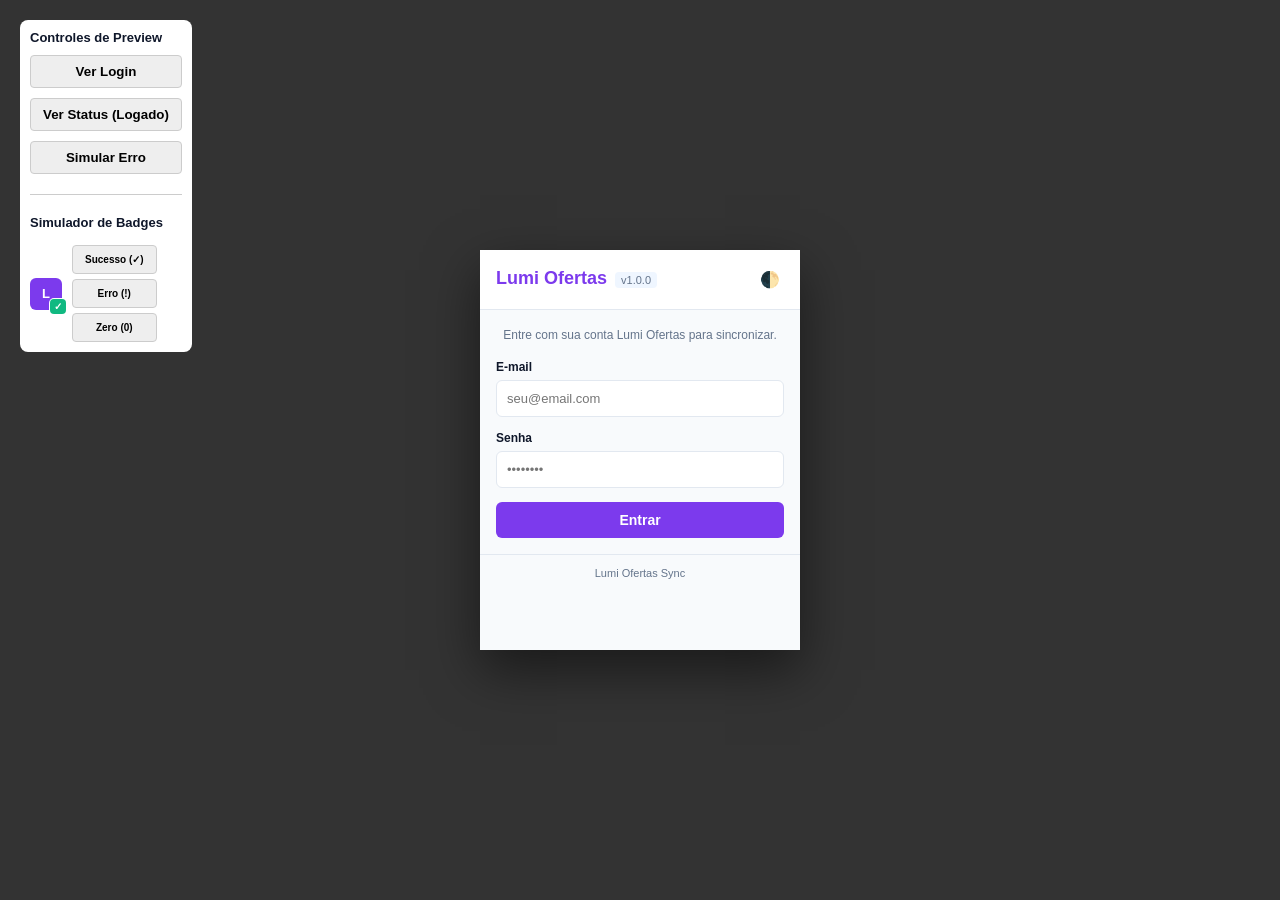
==== preview-ui.html @ 06eefa3c "Commit init." ====
<!DOCTYPE html>
<html lang="pt-BR">

<head>
    <meta charset="UTF-8">
    <meta name="viewport" content="width=device-width, initial-scale=1.0">
    <title>Lumi Ofertas - Preview</title>
    <link rel="stylesheet" href="chrome/popup.css">
    <style>
        body {
            background-color: #333;
            /* Override popup.css width */
            width: 100% !important;
            display: flex;
            justify-content: center;
            align-items: center;
            height: 100vh;
            margin: 0;
            font-family: -apple-system, BlinkMacSystemFont, 'Segoe UI', Roboto, sans-serif;
        }

        .preview-container {
            /* Use css vars from popup.css */
            background: var(--bg);
            width: 320px;
            /* Match extension width */

            min-height: 400px;
            box-shadow: 0 20px 50px rgba(0, 0, 0, 0.5);
            border-radius: 0;
            /* Extensions usually don't have radius themselves, but window does. */
            overflow: hidden;
            position: relative;
        }

        .controls {
            position: absolute;
            top: 20px;
            left: 20px;
            background: white;
            padding: 10px;
            border-radius: 8px;
            display: flex;
            flex-direction: column;
            gap: 10px;
        }

        button.debug-btn {
            padding: 8px 12px;
            cursor: pointer;
            background: #eee;
            border: 1px solid #ccc;
            border-radius: 4px;
        }

        button.debug-btn:hover {
            background: #ddd;
        }
    </style>
</head>

<body>

    <div class="controls">
        <strong>Controles de Preview</strong>
        <button class="debug-btn" onclick="showLogin()">Ver Login</button>
        <button class="debug-btn" onclick="showStatus()">Ver Status (Logado)</button>
        <button class="debug-btn" onclick="toggleError()">Simular Erro</button>

        <hr style="width:100%; border:0; border-top:1px solid #ccc; margin:10px 0;">

        <strong>Simulador de Badges</strong>
        <div style="display:flex; gap:10px; align-items:center; margin-top:5px;">
            <div id="icon-preview"
                style="width:32px; height:32px; background:#7C3AED; border-radius:6px; position:relative; display:flex; align-items:center; justify-content:center; color:white; font-weight:bold; font-family:sans-serif;">
                L
                <span id="badge-preview"
                    style="position:absolute; bottom:-4px; right:-4px; background:#10B981; color:white; font-size:10px; padding:2px 4px; border-radius:4px; font-weight:bold; box-shadow: 0 0 0 1px white;">✓</span>
            </div>
            <div style="display:flex; flex-direction:column; gap:5px;">
                <button class="debug-btn" style="font-size:10px" onclick="updateBadge('✓', '#10B981')">Sucesso
                    (✓)</button>
                <button class="debug-btn" style="font-size:10px" onclick="updateBadge('!', '#EF4444')">Erro (!)</button>
                <button class="debug-btn" style="font-size:10px" onclick="updateBadge('0', '#F59E0B')">Zero (0)</button>
            </div>
        </div>
    </div>

    <div class="preview-container">
        <!-- COPY OF POPUP.HTML CONTENT START -->
        <div class="container">
            <header>
                <div class="header-content">
                    <div class="logo-area">
                        <h1>Lumi Ofertas</h1>
                        <span class="version">v1.0.0</span>
                    </div>
                    <button id="theme-toggle" class="btn-icon" title="Alternar Tema">🌓</button>
                </div>
            </header>

            <main>
                <!-- LOGIN SCREEN -->
                <div id="login-screen" class="">
                    <p class="intro">Entre com sua conta Lumi Ofertas para sincronizar.</p>
                    <form id="login-form" onsubmit="event.preventDefault(); showStatus();">
                        <div class="form-group">
                            <label for="email">E-mail</label>
                            <input type="email" id="email" placeholder="seu@email.com" required>
                        </div>
                        <div class="form-group">
                            <label for="password">Senha</label>
                            <input type="password" id="password" placeholder="••••••••" required>
                        </div>

                        <button type="submit" id="login-btn" class="btn-primary">Entrar</button>
                        <div id="login-error" class="error-msg hidden">Erro ao logar</div>
                    </form>
                </div>

                <!-- STATUS SCREEN -->
                <div id="status-screen" class="hidden">
                    <div class="user-info">
                        <div class="avatar">👤</div>
                        <div class="details">
                            <strong id="user-name">Usuário Exemplo</strong>
                            <small id="user-email">usuario@exemplo.com</small>
                        </div>
                        <button id="logout-btn" class="btn-icon" title="Sair" onclick="showLogin()">🚪</button>
                    </div>

                    <div class="status-card">
                        <div class="status-row header-row">
                            <span class="label">Última Sincronização</span>
                            <span id="last-sync" class="value">Hoje, 10:45</span>
                        </div>

                        <div class="divider"></div>

                        <!-- Mercado Livre Row -->
                        <div class="platform-row">
                            <div class="plat-info">
                                <span class="plat-icon">🤝</span>
                                <span class="plat-name">Mercado Livre</span>
                            </div>
                            <div class="plat-status">
                                <span id="status-ml" class="badge badge-success">Conectado</span>
                                <span id="count-ml" class="cookie-count" title="Cookies">12</span>
                            </div>
                        </div>

                        <!-- Amazon Row -->
                        <div class="platform-row">
                            <div class="plat-info">
                                <span class="plat-icon">🛒</span>
                                <span class="plat-name">Amazon</span>
                            </div>
                            <div class="plat-status">
                                <span id="status-amz" class="badge badge-warning">Desconectado</span>
                                <span id="count-amz" class="cookie-count" title="Cookies">0</span>
                            </div>
                        </div>
                    </div>
                    <div id="sync-error-row" class="error-box hidden">
                        <strong>Erro:</strong> <span id="sync-error">Falha na conexão</span>
                    </div>

                    <button id="sync-btn" class="btn-primary full-width" onclick="simulateSync()">
                        🔄 Sincronizar Agora
                    </button>
                </div>
            </main>

            <footer>
                <p>Lumi Ofertas Sync</p>
            </footer>
        </div>
        <!-- COPY OF POPUP.HTML CONTENT END -->
    </div>

    <script>
        const loginScreen = document.getElementById('login-screen');
        const statusScreen = document.getElementById('status-screen');
        const errorRow = document.getElementById('sync-error-row');
        const syncBtn = document.getElementById('sync-btn');

        function showLogin() {
            loginScreen.classList.remove('hidden');
            statusScreen.classList.add('hidden');
        }

        function showStatus() {
            loginScreen.classList.add('hidden');
            statusScreen.classList.remove('hidden');
        }

        function toggleError() {
            errorRow.classList.toggle('hidden');
        }

        function simulateSync() {
            const originalText = syncBtn.innerText;
            syncBtn.innerText = '⏳ Sincronizando...';
            // syncBtn.disabled = true;

            setTimeout(() => {
                syncBtn.innerText = originalText;
                syncBtn.disabled = false;
                alert('Sync simulado com sucesso!');
            }, 1500);
        }

        function updateBadge(text, color) {
            const badge = document.getElementById('badge-preview');
            badge.innerText = text;
            badge.style.backgroundColor = color;
        }

        // Theme Toggle Logic for Preview
        const themeToggle = document.getElementById('theme-toggle');
        function toggleTheme() {
            const current = document.body.classList.contains('dark') ? 'dark' :
                document.body.classList.contains('light') ? 'light' : 'system';

            let next = 'system';
            if (current === 'system') {
                const systemDark = window.matchMedia("(prefers-color-scheme: dark)").matches;
                next = systemDark ? 'light' : 'dark';
            } else if (current === 'dark') {
                next = 'light';
            } else {
                next = 'dark';
            }

            document.body.className = next;
            // Also update the preview container if needed, but body class should handle it via CSS vars
        }
        themeToggle.addEventListener('click', toggleTheme);
    </script>
</body>

</html>
---- chrome/popup.css ----
:root {
  /* Lumi Ofertas Purple Theme */
  --primary: #7C3AED;
  --primary-hover: #6D28D9;
  --bg: #F8FAFC;
  --surface: #FFFFFF;
  --text: #0F172A;
  --text-muted: #64748B;
  --border: #E2E8F0;

  --version-bg: #EFF6FF;
  --version-text: #64748B;

  --success: #10B981;
  --warning: #F59E0B;
  --error: #EF4444;
}

/* Dark Mode (System or Manual) */
@media (prefers-color-scheme: dark) {
  :root {
    --bg: #0F172A;
    --surface: #1E293B;
    --text: #F8FAFC;
    --text-muted: #94A3B8;
    --border: #334155;

    --version-bg: #334155;
    --version-text: #E2E8F0;
  }
}

body.dark {
  --bg: #0F172A;
  --surface: #1E293B;
  --text: #F8FAFC;
  --text-muted: #94A3B8;
  --border: #334155;

  --version-bg: #334155;
  --version-text: #E2E8F0;
}

body.light {
  --bg: #F8FAFC;
  --surface: #FFFFFF;
  --text: #0F172A;
  --text-muted: #64748B;
  --border: #E2E8F0;

  --version-bg: #EFF6FF;
  --version-text: #64748B;
}

* {
  margin: 0;
  padding: 0;
  box-sizing: border-box;
}

body {
  width: 320px;
  font-family: -apple-system, BlinkMacSystemFont, 'Segoe UI', Roboto, sans-serif;
  font-size: 13px;
  color: var(--text);
  background: var(--bg);
}

.hidden {
  display: none !important;
}

/* ─── Header ──────────────────────────── */

header {
  padding: 16px;
  background: var(--surface);
  border-bottom: 1px solid var(--border);
}

.header-content {
  display: flex;
  justify-content: space-between;
  align-items: center;
}

.logo-area {
  display: flex;
  align-items: center;
  gap: 8px;
}

.logo-area h1 {
  font-size: 18px;
  font-weight: 700;
  color: var(--primary);
  margin-bottom: 2px;
}

.version {
  font-size: 11px;
  color: var(--version-text);
  background: var(--version-bg);
  padding: 2px 6px;
  border-radius: 4px;
}

/* ─── Layout ──────────────────────────── */

main {
  padding: 16px;
}

.container {
  display: flex;
  flex-direction: column;
  height: 100%;
}

.intro {
  margin-bottom: 16px;
  color: var(--text-muted);
  text-align: center;
  font-size: 12px;
  line-height: 1.5;
}

/* ─── Form ────────────────────────────── */

.form-group {
  margin-bottom: 14px;
}

.form-group label {
  display: block;
  font-size: 12px;
  font-weight: 600;
  color: var(--text);
  margin-bottom: 6px;
}

.form-group input {
  width: 100%;
  padding: 10px;
  border: 1px solid var(--border);
  border-radius: 6px;
  font-size: 13px;
  outline: none;
  background: var(--surface);
  transition: all 0.2s;
  color: var(--text);
}

.form-group input:focus {
  border-color: var(--primary);
  box-shadow: 0 0 0 3px rgba(37, 99, 235, 0.1);
}

/* ─── Buttons ─────────────────────────── */

button {
  cursor: pointer;
  font-family: inherit;
  border: none;
  border-radius: 6px;
  font-weight: 600;
  padding: 10px 16px;
  transition: all 0.2s;
  width: auto;
}

.btn-primary {
  width: 100%;
  background: var(--primary);
  color: white;
  font-size: 14px;
}

.btn-primary:hover:not(:disabled) {
  background: var(--primary-hover);
  transform: translateY(-1px);
}

.btn-primary:disabled {
  opacity: 0.6;
  cursor: not-allowed;
}

.btn-icon {
  background: transparent;
  padding: 4px;
  color: var(--text-muted);
  font-size: 16px;
}

.btn-icon:hover {
  background: var(--border);
  color: var(--text);
}

.full-width {
  width: 100%;
}

/* ─── Status Screen ───────────────────── */

.user-info {
  display: flex;
  align-items: center;
  background: var(--surface);
  padding: 12px;
  border: 1px solid var(--border);
  border-radius: 8px;
  margin-bottom: 16px;
}

.avatar {
  width: 32px;
  height: 32px;
  background: #EFF6FF;
  color: var(--primary);
  border-radius: 50%;
  display: flex;
  align-items: center;
  justify-content: center;
  margin-right: 10px;
  font-size: 16px;
}

.details {
  flex: 1;
  display: flex;
  flex-direction: column;
}

.details strong {
  font-size: 13px;
  color: var(--text);
}

.details small {
  font-size: 11px;
  color: var(--text-muted);
}

.status-card {
  background: var(--surface);
  border: 1px solid var(--border);
  border-radius: 8px;
  padding: 0;
  margin-bottom: 16px;
  overflow: hidden;
}

.status-row {
  display: flex;
  justify-content: space-between;
  align-items: center;
  padding: 12px;
  border-bottom: 1px solid var(--border);
}

.header-row {
  background: var(--bg);
}

.platform-row {
  display: flex;
  justify-content: space-between;
  align-items: center;
  padding: 12px;
  border-bottom: 1px solid var(--border);
}

.platform-row:last-child {
  border-bottom: none;
}

.plat-info {
  display: flex;
  align-items: center;
  gap: 8px;
}

.plat-icon {
  font-size: 16px;
}

.plat-name {
  font-weight: 500;
  font-size: 13px;
  color: var(--text);
}

.plat-status {
  display: flex;
  align-items: center;
  gap: 8px;
}

.cookie-count {
  font-size: 11px;
  color: var(--text-muted);
  background: var(--bg);
  padding: 2px 6px;
  border-radius: 4px;
  min-width: 24px;
  text-align: center;
}

.header-row .label {
  font-size: 12px;
  color: var(--text-muted);
}

.divider {
  display: none;
  /* Removed in favor of border-bottom */
}

/* ─── Badges ──────────────────────────── */

.badge {
  padding: 2px 8px;
  border-radius: 10px;
  font-size: 11px;
  font-weight: 600;
}

.badge-success {
  background: #DCFCE7;
  color: #15803D;
}

.badge-warning {
  background: #FEF3C7;
  color: #B45309;
}

.badge-error {
  background: #FEE2E2;
  color: #B91C1C;
}

.badge-neutral {
  background: #F1F5F9;
  color: #475569;
}

/* ─── Footer ──────────────────────────── */

footer {
  text-align: center;
  padding: 12px;
  color: var(--text-muted);
  font-size: 11px;
  border-top: 1px solid var(--border);
  background: var(--bg);
}

/* ─── Messages ────────────────────────── */

.error-msg {
  color: var(--error);
  font-size: 12px;
  text-align: center;
  margin-top: 10px;
}

.error-box {
  background: #FEF2F2;
  border: 1px solid #FECACA;
  padding: 10px;
  border-radius: 6px;
  color: var(--error);
  font-size: 12px;
  margin-bottom: 16px;
}
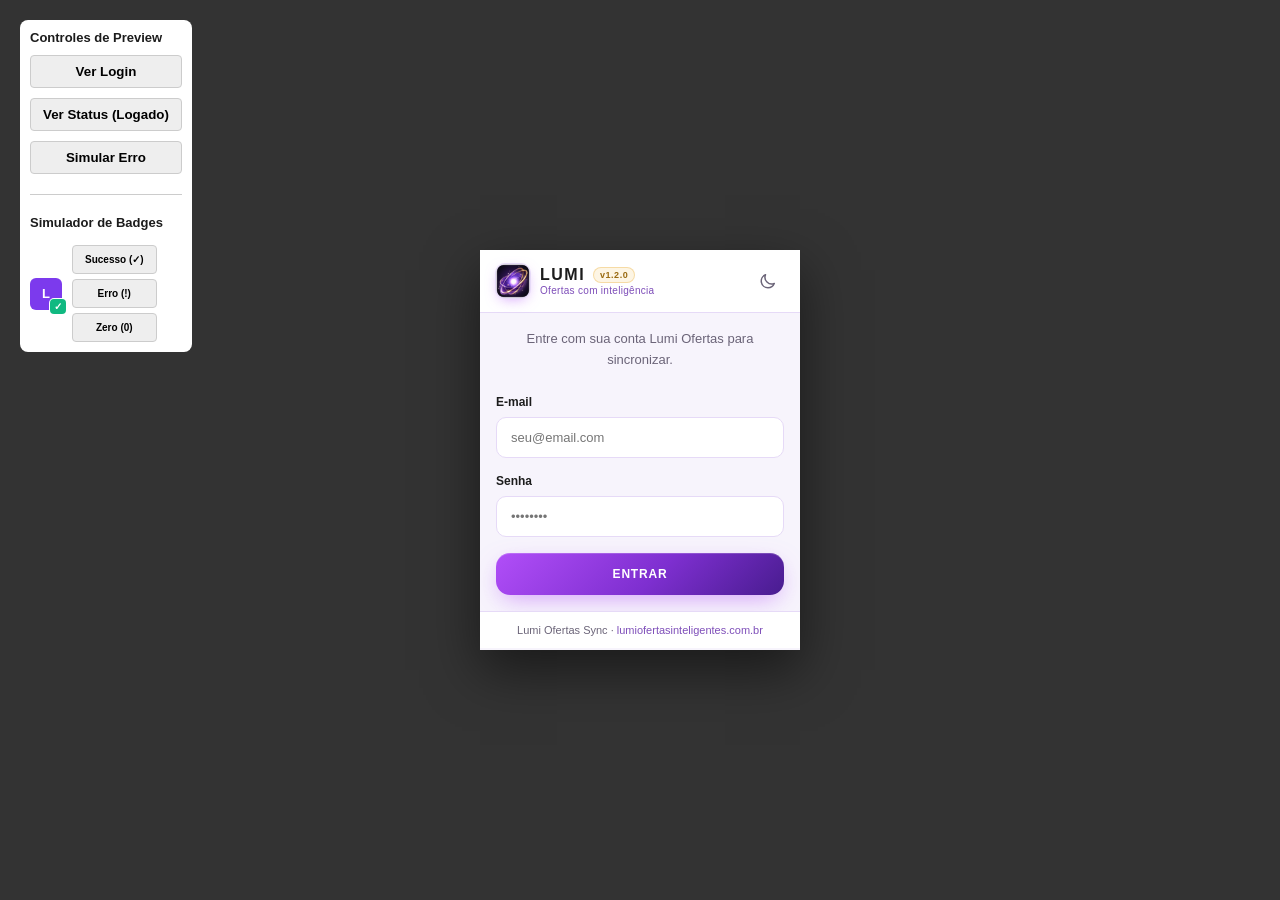
==== commit 06199c36: "feat: v1.2.0 - Magalu, Shein, TikTok Shop e identidade visual Lumi - Sincroniza com a v1.1.0 publica" ====
--- a/preview-ui.html
+++ b/preview-ui.html
@@ -88,93 +88,141 @@
 
     <div class="preview-container">
         <!-- COPY OF POPUP.HTML CONTENT START -->
-        <div class="container">
-            <header>
-                <div class="header-content">
-                    <div class="logo-area">
-                        <h1>Lumi Ofertas</h1>
-                        <span class="version">v1.0.0</span>
-                    </div>
-                    <button id="theme-toggle" class="btn-icon" title="Alternar Tema">🌓</button>
-                </div>
-            </header>
-
-            <main>
-                <!-- LOGIN SCREEN -->
-                <div id="login-screen" class="">
-                    <p class="intro">Entre com sua conta Lumi Ofertas para sincronizar.</p>
-                    <form id="login-form" onsubmit="event.preventDefault(); showStatus();">
-                        <div class="form-group">
-                            <label for="email">E-mail</label>
-                            <input type="email" id="email" placeholder="seu@email.com" required>
-                        </div>
-                        <div class="form-group">
-                            <label for="password">Senha</label>
-                            <input type="password" id="password" placeholder="••••••••" required>
-                        </div>
-
-                        <button type="submit" id="login-btn" class="btn-primary">Entrar</button>
-                        <div id="login-error" class="error-msg hidden">Erro ao logar</div>
-                    </form>
-                </div>
-
-                <!-- STATUS SCREEN -->
-                <div id="status-screen" class="hidden">
-                    <div class="user-info">
-                        <div class="avatar">👤</div>
-                        <div class="details">
-                            <strong id="user-name">Usuário Exemplo</strong>
-                            <small id="user-email">usuario@exemplo.com</small>
-                        </div>
-                        <button id="logout-btn" class="btn-icon" title="Sair" onclick="showLogin()">🚪</button>
-                    </div>
-
-                    <div class="status-card">
-                        <div class="status-row header-row">
-                            <span class="label">Última Sincronização</span>
-                            <span id="last-sync" class="value">Hoje, 10:45</span>
-                        </div>
-
-                        <div class="divider"></div>
-
-                        <!-- Mercado Livre Row -->
-                        <div class="platform-row">
-                            <div class="plat-info">
-                                <span class="plat-icon">🤝</span>
-                                <span class="plat-name">Mercado Livre</span>
-                            </div>
-                            <div class="plat-status">
-                                <span id="status-ml" class="badge badge-success">Conectado</span>
-                                <span id="count-ml" class="cookie-count" title="Cookies">12</span>
-                            </div>
-                        </div>
-
-                        <!-- Amazon Row -->
-                        <div class="platform-row">
-                            <div class="plat-info">
-                                <span class="plat-icon">🛒</span>
-                                <span class="plat-name">Amazon</span>
-                            </div>
-                            <div class="plat-status">
-                                <span id="status-amz" class="badge badge-warning">Desconectado</span>
-                                <span id="count-amz" class="cookie-count" title="Cookies">0</span>
-                            </div>
-                        </div>
-                    </div>
-                    <div id="sync-error-row" class="error-box hidden">
-                        <strong>Erro:</strong> <span id="sync-error">Falha na conexão</span>
-                    </div>
-
-                    <button id="sync-btn" class="btn-primary full-width" onclick="simulateSync()">
-                        🔄 Sincronizar Agora
-                    </button>
-                </div>
-            </main>
-
-            <footer>
-                <p>Lumi Ofertas Sync</p>
-            </footer>
-        </div>
+    <div class="container">
+        <header>
+          <div class="header-content">
+            <div class="logo-area">
+              <img class="logo" src="chrome/icons/icon-48.png" alt="" width="34" height="34">
+              <div class="brand">
+                <div class="brand-line">
+                  <h1>LUMI</h1>
+                  <span class="version">v1.2.0</span>
+                </div>
+                <span class="tagline">Ofertas com inteligência</span>
+              </div>
+            </div>
+            <button id="theme-toggle" class="btn-icon" title="Alternar Tema">
+              <svg width="18" height="18" fill="none" stroke="currentColor" stroke-width="2" viewBox="0 0 24 24"><path stroke-linecap="round" stroke-linejoin="round" d="M20.354 15.354A9 9 0 018.646 3.646 9.003 9.003 0 0012 21a9.003 9.003 0 008.354-5.646z"></path></svg>
+            </button>
+          </div>
+        </header>
+
+        <main>
+          <!-- LOGIN SCREEN -->
+          <div id="login-screen" class="">
+            <p class="intro">Entre com sua conta Lumi Ofertas para sincronizar.</p>
+            <form id="login-form" onsubmit="event.preventDefault(); showStatus();">
+              <div class="form-group">
+                <label for="email">E-mail</label>
+                <input type="email" id="email" placeholder="seu@email.com" required>
+              </div>
+              <div class="form-group">
+                <label for="password">Senha</label>
+                <input type="password" id="password" placeholder="••••••••" required>
+              </div>
+
+              <button type="submit" id="login-btn" class="btn-primary">Entrar</button>
+              <div id="login-error" class="error-msg hidden">Erro ao logar</div>
+            </form>
+          </div>
+
+          <!-- STATUS SCREEN -->
+          <div id="status-screen" class="hidden">
+            <div class="user-info">
+              <div id="user-avatar" class="avatar">S</div>
+              <div class="details">
+                <strong id="user-name">suporteautomacaosimplificada@gmail.com</strong>
+                <small id="user-email">Conta Lumi conectada</small>
+              </div>
+              <button id="logout-btn" class="btn-icon" title="Sair" onclick="showLogin()">
+                <svg width="18" height="18" fill="none" stroke="currentColor" stroke-width="2" viewBox="0 0 24 24"><path stroke-linecap="round" stroke-linejoin="round" d="M17 16l4-4m0 0l-4-4m4 4H7m6 4v1a3 3 0 01-3 3H6a3 3 0 01-3-3V7a3 3 0 013-3h4a3 3 0 013 3v1"></path></svg>
+              </button>
+            </div>
+
+            <div class="status-card">
+              <div class="status-row header-row">
+                <span class="label">Última Sincronização</span>
+                <span id="last-sync" class="value">09/10, 03:13</span>
+              </div>
+
+              <!-- Mercado Livre Row -->
+              <div class="platform-row">
+                <div class="plat-info">
+                  <span class="plat-icon plat-ml">ML</span>
+                  <span class="plat-name">Mercado Livre</span>
+                </div>
+                <div class="plat-status">
+                  <span id="status-ml" class="badge badge-success">Conectado</span>
+                  <span id="count-ml" class="cookie-count" title="72 cookies sincronizados">72</span>
+                </div>
+              </div>
+
+              <!-- Amazon Row -->
+              <div class="platform-row">
+                <div class="plat-info">
+                  <span class="plat-icon plat-amz">a</span>
+                  <span class="plat-name">Amazon</span>
+                </div>
+                <div class="plat-status">
+                  <span id="status-amz" class="badge badge-success">Conectado</span>
+                  <span id="count-amz" class="cookie-count" title="14 cookies sincronizados">14</span>
+                </div>
+              </div>
+
+              <!-- Magalu Row -->
+              <div class="platform-row">
+                <div class="plat-info">
+                  <span class="plat-icon plat-magalu">M</span>
+                  <span class="plat-name">Magalu</span>
+                </div>
+                <div class="plat-status">
+                  <span id="status-magalu" class="badge badge-error">Desconectado</span>
+                  <span id="count-magalu" class="cookie-count invisible" title="40 cookies sincronizados">40</span>
+                </div>
+              </div>
+
+              <!-- Shein Row -->
+              <div class="platform-row">
+                <div class="plat-info">
+                  <span class="plat-icon plat-shein">S</span>
+                  <span class="plat-name">Shein</span>
+                </div>
+                <div class="plat-status">
+                  <span id="status-shein" class="badge badge-error">Desconectado</span>
+                  <span id="count-shein" class="cookie-count invisible" title="13 cookies sincronizados">13</span>
+                </div>
+              </div>
+
+              <!-- TikTok Shop Row -->
+              <div class="platform-row">
+                <div class="plat-info">
+                  <span class="plat-icon plat-tiktok">
+                    <svg width="13" height="13" viewBox="0 0 24 24" fill="currentColor"><path d="M16.6 5.82A4.28 4.28 0 0 1 15.54 3h-3.09v12.4a2.59 2.59 0 0 1-2.59 2.5c-1.42 0-2.6-1.16-2.6-2.6 0-1.72 1.66-3.01 3.37-2.48V9.66c-3.45-.46-6.47 2.22-6.47 5.64 0 3.33 2.76 5.7 5.69 5.7 3.14 0 5.69-2.55 5.69-5.7V9.01a7.35 7.35 0 0 0 4.3 1.38V7.3s-1.88.09-3.24-1.48z"/></svg>
+                  </span>
+                  <span class="plat-name">TikTok Shop</span>
+                </div>
+                <div class="plat-status">
+                  <span id="status-tiktok" class="badge badge-success">Conectado</span>
+                  <span id="count-tiktok" class="cookie-count" title="43 cookies sincronizados">43</span>
+                </div>
+              </div>
+            </div>
+
+            <div id="sync-error-row" class="error-box hidden">
+              <strong>Erro:</strong> <span id="sync-error">Falha na conexão</span>
+            </div>
+
+            <button id="sync-btn" class="btn-primary full-width" onclick="simulateSync()">
+              <svg width="18" height="18" fill="none" stroke="currentColor" stroke-width="2" viewBox="0 0 24 24"><path stroke-linecap="round" stroke-linejoin="round" d="M4 4v5h.582m15.356 2A8.001 8.001 0 004.582 9m0 0H9m11 11v-5h-.581m0 0a8.003 8.003 0 01-15.357-2m15.357 2H15"></path></svg>
+              Sincronizar Agora
+            </button>
+          </div>
+        </main>
+
+        <footer>
+          <p>Lumi Ofertas Sync · <span>lumiofertasinteligentes.com.br</span></p>
+        </footer>
+      </div>
         <!-- COPY OF POPUP.HTML CONTENT END -->
     </div>
 
@@ -199,12 +247,12 @@
         }
 
         function simulateSync() {
-            const originalText = syncBtn.innerText;
-            syncBtn.innerText = '⏳ Sincronizando...';
+            const originalHtml = syncBtn.innerHTML;
+            syncBtn.innerHTML = '<svg width="18" height="18" fill="none" stroke="currentColor" stroke-width="2" viewBox="0 0 24 24"><path stroke-linecap="round" stroke-linejoin="round" d="M12 8v4l3 3m6-3a9 9 0 11-18 0 9 9 0 0118 0z"></path></svg> Sincronizando...';
             // syncBtn.disabled = true;
 
             setTimeout(() => {
-                syncBtn.innerText = originalText;
+                syncBtn.innerHTML = originalHtml;
                 syncBtn.disabled = false;
                 alert('Sync simulado com sucesso!');
             }, 1500);
--- a/chrome/popup.css
+++ b/chrome/popup.css
@@ -1,55 +1,122 @@
+/* Inter (latin, variable 400–700) bundled locally so the popup opens without network */
+@font-face {
+  font-family: 'Inter';
+  font-style: normal;
+  font-weight: 400 700;
+  font-display: swap;
+  src: url('fonts/inter-latin.woff2') format('woff2');
+}
+
+/* Lumi brand palette (lumiofertasinteligentes.com.br) */
 :root {
-  /* Lumi Ofertas Purple Theme */
-  --primary: #7C3AED;
-  --primary-hover: #6D28D9;
-  --bg: #F8FAFC;
+  --brand-light: #B14EF8;
+  --brand-deep: #481C8F;
+  --brand-gradient: linear-gradient(135deg, #B14EF8 0%, #7E2FD0 55%, #481C8F 100%);
+  --brand-glow: 0 8px 24px -6px rgba(177, 78, 248, 0.55);
+
+  --bg: #F7F4FC;
   --surface: #FFFFFF;
-  --text: #0F172A;
-  --text-muted: #64748B;
-  --border: #E2E8F0;
-
-  --version-bg: #EFF6FF;
-  --version-text: #64748B;
-
-  --success: #10B981;
-  --warning: #F59E0B;
-  --error: #EF4444;
-}
-
-/* Dark Mode (System or Manual) */
+  --surface-2: #F1EAFB;
+  --text: #1C1C1C;
+  --text-muted: #6B6478;
+  --border: #E6DAF7;
+  --accent: #7E4EB9;
+  --focus-ring: rgba(177, 78, 248, 0.2);
+
+  --gold-bg: rgba(240, 189, 90, 0.16);
+  --gold-text: #9A6B12;
+  --gold-border: rgba(240, 189, 90, 0.45);
+
+  --success-bg: #DCFCE7;
+  --success-text: #166534;
+  --warning-bg: #FEF9C3;
+  --warning-text: #854D0E;
+  --error-bg: #FEE2E2;
+  --error-text: #991B1B;
+  --neutral-bg: #F1EAFB;
+  --neutral-text: #6B6478;
+
+  --shadow-sm: 0 1px 2px 0 rgba(72, 28, 143, 0.06);
+}
+
 @media (prefers-color-scheme: dark) {
   :root {
-    --bg: #0F172A;
-    --surface: #1E293B;
-    --text: #F8FAFC;
-    --text-muted: #94A3B8;
-    --border: #334155;
-
-    --version-bg: #334155;
-    --version-text: #E2E8F0;
+    --bg: #0B0A10;
+    --surface: #14121D;
+    --surface-2: #1B1827;
+    --text: #FAFAFA;
+    --text-muted: #A9A3B8;
+    --border: rgba(214, 158, 254, 0.14);
+    --accent: #D69EFE;
+    --focus-ring: rgba(214, 158, 254, 0.22);
+
+    --gold-bg: rgba(240, 189, 90, 0.12);
+    --gold-text: #F0BD5A;
+    --gold-border: rgba(240, 189, 90, 0.3);
+
+    --success-bg: rgba(22, 101, 52, 0.3);
+    --success-text: #4ADE80;
+    --warning-bg: rgba(133, 77, 14, 0.3);
+    --warning-text: #FDE047;
+    --error-bg: rgba(153, 27, 27, 0.3);
+    --error-text: #F87171;
+    --neutral-bg: #1B1827;
+    --neutral-text: #A9A3B8;
+
+    --shadow-sm: 0 1px 2px 0 rgba(0, 0, 0, 0.4);
   }
 }
 
 body.dark {
-  --bg: #0F172A;
-  --surface: #1E293B;
-  --text: #F8FAFC;
-  --text-muted: #94A3B8;
-  --border: #334155;
-
-  --version-bg: #334155;
-  --version-text: #E2E8F0;
+  --bg: #0B0A10;
+  --surface: #14121D;
+  --surface-2: #1B1827;
+  --text: #FAFAFA;
+  --text-muted: #A9A3B8;
+  --border: rgba(214, 158, 254, 0.14);
+  --accent: #D69EFE;
+  --focus-ring: rgba(214, 158, 254, 0.22);
+
+  --gold-bg: rgba(240, 189, 90, 0.12);
+  --gold-text: #F0BD5A;
+  --gold-border: rgba(240, 189, 90, 0.3);
+
+  --success-bg: rgba(22, 101, 52, 0.3);
+  --success-text: #4ADE80;
+  --warning-bg: rgba(133, 77, 14, 0.3);
+  --warning-text: #FDE047;
+  --error-bg: rgba(153, 27, 27, 0.3);
+  --error-text: #F87171;
+  --neutral-bg: #1B1827;
+  --neutral-text: #A9A3B8;
+
+  --shadow-sm: 0 1px 2px 0 rgba(0, 0, 0, 0.4);
 }
 
 body.light {
-  --bg: #F8FAFC;
+  --bg: #F7F4FC;
   --surface: #FFFFFF;
-  --text: #0F172A;
-  --text-muted: #64748B;
-  --border: #E2E8F0;
-
-  --version-bg: #EFF6FF;
-  --version-text: #64748B;
+  --surface-2: #F1EAFB;
+  --text: #1C1C1C;
+  --text-muted: #6B6478;
+  --border: #E6DAF7;
+  --accent: #7E4EB9;
+  --focus-ring: rgba(177, 78, 248, 0.2);
+
+  --gold-bg: rgba(240, 189, 90, 0.16);
+  --gold-text: #9A6B12;
+  --gold-border: rgba(240, 189, 90, 0.45);
+
+  --success-bg: #DCFCE7;
+  --success-text: #166534;
+  --warning-bg: #FEF9C3;
+  --warning-text: #854D0E;
+  --error-bg: #FEE2E2;
+  --error-text: #991B1B;
+  --neutral-bg: #F1EAFB;
+  --neutral-text: #6B6478;
+
+  --shadow-sm: 0 1px 2px 0 rgba(72, 28, 143, 0.06);
 }
 
 * {
@@ -59,23 +126,31 @@
 }
 
 body {
-  width: 320px;
-  font-family: -apple-system, BlinkMacSystemFont, 'Segoe UI', Roboto, sans-serif;
+  width: 340px;
+  font-family: 'Inter', -apple-system, BlinkMacSystemFont, sans-serif;
   font-size: 13px;
   color: var(--text);
   background: var(--bg);
+  -webkit-font-smoothing: antialiased;
 }
 
 .hidden {
   display: none !important;
 }
 
+.invisible {
+  visibility: hidden;
+}
+
 /* ─── Header ──────────────────────────── */
 
 header {
-  padding: 16px;
+  padding: 14px 16px;
   background: var(--surface);
   border-bottom: 1px solid var(--border);
+  position: sticky;
+  top: 0;
+  z-index: 10;
 }
 
 .header-content {
@@ -87,22 +162,52 @@
 .logo-area {
   display: flex;
   align-items: center;
+  gap: 10px;
+}
+
+.logo {
+  width: 34px;
+  height: 34px;
+  border-radius: 9px;
+  box-shadow: 0 0 0 1px var(--border), 0 4px 14px -4px rgba(177, 78, 248, 0.6);
+}
+
+.brand {
+  display: flex;
+  flex-direction: column;
+  gap: 2px;
+}
+
+.brand-line {
+  display: flex;
+  align-items: center;
   gap: 8px;
 }
 
-.logo-area h1 {
-  font-size: 18px;
+.brand h1 {
+  font-size: 16px;
   font-weight: 700;
-  color: var(--primary);
-  margin-bottom: 2px;
+  letter-spacing: 1.5px;
+  line-height: 1;
+  color: var(--text);
+}
+
+.tagline {
+  font-size: 10px;
+  font-weight: 500;
+  letter-spacing: 0.3px;
+  color: var(--accent);
 }
 
 .version {
-  font-size: 11px;
-  color: var(--version-text);
-  background: var(--version-bg);
+  font-size: 9px;
+  font-weight: 700;
+  color: var(--gold-text);
+  background: var(--gold-bg);
+  border: 1px solid var(--gold-border);
   padding: 2px 6px;
-  border-radius: 4px;
+  border-radius: 999px;
+  letter-spacing: 0.5px;
 }
 
 /* ─── Layout ──────────────────────────── */
@@ -118,17 +223,17 @@
 }
 
 .intro {
-  margin-bottom: 16px;
+  margin-bottom: 24px;
   color: var(--text-muted);
   text-align: center;
-  font-size: 12px;
-  line-height: 1.5;
+  font-size: 13px;
+  line-height: 1.6;
 }
 
 /* ─── Form ────────────────────────────── */
 
 .form-group {
-  margin-bottom: 14px;
+  margin-bottom: 16px;
 }
 
 .form-group label {
@@ -136,24 +241,24 @@
   font-size: 12px;
   font-weight: 600;
   color: var(--text);
-  margin-bottom: 6px;
+  margin-bottom: 8px;
 }
 
 .form-group input {
   width: 100%;
-  padding: 10px;
+  padding: 12px 14px;
   border: 1px solid var(--border);
-  border-radius: 6px;
+  border-radius: 10px;
   font-size: 13px;
   outline: none;
   background: var(--surface);
-  transition: all 0.2s;
+  transition: all 0.2s ease;
   color: var(--text);
 }
 
 .form-group input:focus {
-  border-color: var(--primary);
-  box-shadow: 0 0 0 3px rgba(37, 99, 235, 0.1);
+  border-color: var(--brand-light);
+  box-shadow: 0 0 0 3px var(--focus-ring);
 }
 
 /* ─── Buttons ─────────────────────────── */
@@ -162,40 +267,57 @@
   cursor: pointer;
   font-family: inherit;
   border: none;
-  border-radius: 6px;
-  font-weight: 600;
-  padding: 10px 16px;
-  transition: all 0.2s;
+  border-radius: 8px;
+  font-weight: 600;
+  padding: 12px 20px;
+  transition: all 0.2s cubic-bezier(0.4, 0, 0.2, 1);
   width: auto;
+  display: inline-flex;
+  align-items: center;
+  justify-content: center;
+  gap: 8px;
 }
 
 .btn-primary {
   width: 100%;
-  background: var(--primary);
-  color: white;
-  font-size: 14px;
+  background: var(--brand-gradient);
+  color: #FFFFFF;
+  font-size: 12px;
+  font-weight: 700;
+  text-transform: uppercase;
+  letter-spacing: 0.8px;
+  padding: 14px 20px;
+  border-radius: 14px;
+  box-shadow: var(--brand-glow), inset 0 1px 0 rgba(255, 255, 255, 0.18);
 }
 
 .btn-primary:hover:not(:disabled) {
-  background: var(--primary-hover);
   transform: translateY(-1px);
+  filter: brightness(1.08);
+  box-shadow: 0 12px 28px -6px rgba(177, 78, 248, 0.7), inset 0 1px 0 rgba(255, 255, 255, 0.18);
+}
+
+.btn-primary:active:not(:disabled) {
+  transform: translateY(0);
 }
 
 .btn-primary:disabled {
   opacity: 0.6;
   cursor: not-allowed;
+  box-shadow: none;
 }
 
 .btn-icon {
+  flex-shrink: 0;
   background: transparent;
-  padding: 4px;
+  padding: 7px;
   color: var(--text-muted);
-  font-size: 16px;
+  border-radius: 8px;
 }
 
 .btn-icon:hover {
-  background: var(--border);
-  color: var(--text);
+  background: var(--surface-2);
+  color: var(--accent);
 }
 
 .full-width {
@@ -207,34 +329,47 @@
 .user-info {
   display: flex;
   align-items: center;
+  gap: 12px;
   background: var(--surface);
-  padding: 12px;
+  padding: 12px 10px 12px 12px;
   border: 1px solid var(--border);
-  border-radius: 8px;
-  margin-bottom: 16px;
+  border-radius: 14px;
+  margin-bottom: 14px;
+  box-shadow: var(--shadow-sm);
 }
 
 .avatar {
-  width: 32px;
-  height: 32px;
-  background: #EFF6FF;
-  color: var(--primary);
+  flex-shrink: 0;
+  width: 36px;
+  height: 36px;
   border-radius: 50%;
+  background: var(--brand-gradient);
+  color: #FFFFFF;
+  font-size: 15px;
+  font-weight: 700;
   display: flex;
   align-items: center;
   justify-content: center;
-  margin-right: 10px;
-  font-size: 16px;
 }
 
 .details {
   flex: 1;
+  min-width: 0;
   display: flex;
   flex-direction: column;
+  gap: 2px;
+}
+
+.details strong,
+.details small {
+  overflow: hidden;
+  text-overflow: ellipsis;
+  white-space: nowrap;
 }
 
 .details strong {
   font-size: 13px;
+  font-weight: 600;
   color: var(--text);
 }
 
@@ -246,30 +381,51 @@
 .status-card {
   background: var(--surface);
   border: 1px solid var(--border);
-  border-radius: 8px;
+  border-radius: 14px;
   padding: 0;
   margin-bottom: 16px;
   overflow: hidden;
+  box-shadow: var(--shadow-sm);
 }
 
 .status-row {
   display: flex;
   justify-content: space-between;
   align-items: center;
-  padding: 12px;
+  padding: 12px 14px;
   border-bottom: 1px solid var(--border);
 }
 
 .header-row {
-  background: var(--bg);
+  background: var(--surface-2);
+}
+
+.header-row .label {
+  font-size: 10px;
+  font-weight: 600;
+  text-transform: uppercase;
+  letter-spacing: 0.6px;
+  color: var(--text-muted);
+}
+
+.header-row .value {
+  font-size: 12px;
+  font-weight: 600;
+  color: var(--accent);
 }
 
 .platform-row {
   display: flex;
   justify-content: space-between;
   align-items: center;
-  padding: 12px;
+  gap: 10px;
+  padding: 10px 12px;
   border-bottom: 1px solid var(--border);
+  transition: background-color 0.2s ease;
+}
+
+.platform-row:hover {
+  background: var(--surface-2);
 }
 
 .platform-row:last-child {
@@ -277,102 +433,155 @@
 }
 
 .plat-info {
-  display: flex;
-  align-items: center;
-  gap: 8px;
-}
-
+  flex: 1;
+  display: flex;
+  align-items: center;
+  gap: 10px;
+  min-width: 0;
+}
+
+/* Platform marks (brand colors) */
 .plat-icon {
-  font-size: 16px;
+  flex-shrink: 0;
+  width: 26px;
+  height: 26px;
+  border-radius: 7px;
+  display: flex;
+  align-items: center;
+  justify-content: center;
+  font-size: 11px;
+  font-weight: 800;
+  letter-spacing: -0.3px;
+  line-height: 1;
+}
+
+.plat-ml {
+  background: #FFE600;
+  color: #2D3277;
+  font-size: 10px;
+}
+
+.plat-amz {
+  background: #232F3E;
+  color: #FF9900;
+  font-size: 15px;
+  padding-bottom: 3px;
+}
+
+.plat-magalu {
+  background: #0086FF;
+  color: #FFFFFF;
+}
+
+.plat-shein {
+  background: #000000;
+  color: #FFFFFF;
+  box-shadow: inset 0 0 0 1px rgba(255, 255, 255, 0.14);
+}
+
+.plat-tiktok {
+  background: #000000;
+  color: #FFFFFF;
+  box-shadow: inset 0 0 0 1px rgba(255, 255, 255, 0.14);
+}
+
+.plat-tiktok svg {
+  filter: drop-shadow(-1px -1px 0 #25F4EE) drop-shadow(1px 1px 0 #FE2C55);
 }
 
 .plat-name {
-  font-weight: 500;
+  font-weight: 600;
   font-size: 13px;
   color: var(--text);
+  white-space: nowrap;
+  overflow: hidden;
+  text-overflow: ellipsis;
 }
 
 .plat-status {
-  display: flex;
-  align-items: center;
-  gap: 8px;
+  flex-shrink: 0;
+  display: flex;
+  align-items: center;
+  gap: 6px;
 }
 
 .cookie-count {
   font-size: 11px;
+  font-weight: 600;
   color: var(--text-muted);
-  background: var(--bg);
+  background: var(--surface-2);
   padding: 2px 6px;
-  border-radius: 4px;
-  min-width: 24px;
+  border-radius: 6px;
+  min-width: 26px;
   text-align: center;
-}
-
-.header-row .label {
-  font-size: 12px;
-  color: var(--text-muted);
-}
-
-.divider {
-  display: none;
-  /* Removed in favor of border-bottom */
+  border: 1px solid var(--border);
 }
 
 /* ─── Badges ──────────────────────────── */
 
 .badge {
-  padding: 2px 8px;
-  border-radius: 10px;
-  font-size: 11px;
-  font-weight: 600;
+  padding: 3px 8px;
+  border-radius: 999px;
+  font-size: 10.5px;
+  font-weight: 600;
+  letter-spacing: 0.2px;
 }
 
 .badge-success {
-  background: #DCFCE7;
-  color: #15803D;
+  background: var(--success-bg);
+  color: var(--success-text);
 }
 
 .badge-warning {
-  background: #FEF3C7;
-  color: #B45309;
+  background: var(--warning-bg);
+  color: var(--warning-text);
 }
 
 .badge-error {
-  background: #FEE2E2;
-  color: #B91C1C;
+  background: var(--error-bg);
+  color: var(--error-text);
 }
 
 .badge-neutral {
-  background: #F1F5F9;
-  color: #475569;
+  background: var(--neutral-bg);
+  color: var(--neutral-text);
 }
 
 /* ─── Footer ──────────────────────────── */
 
 footer {
   text-align: center;
-  padding: 12px;
+  padding: 12px 16px;
   color: var(--text-muted);
   font-size: 11px;
   border-top: 1px solid var(--border);
-  background: var(--bg);
+  background: var(--surface);
+}
+
+footer span {
+  color: var(--accent);
 }
 
 /* ─── Messages ────────────────────────── */
 
 .error-msg {
-  color: var(--error);
+  color: var(--error-text);
   font-size: 12px;
   text-align: center;
-  margin-top: 10px;
+  margin-top: 12px;
+  font-weight: 500;
 }
 
 .error-box {
-  background: #FEF2F2;
-  border: 1px solid #FECACA;
-  padding: 10px;
-  border-radius: 6px;
-  color: var(--error);
+  background: var(--error-bg);
+  border: 1px solid rgba(239, 68, 68, 0.2);
+  padding: 12px;
+  border-radius: 10px;
+  color: var(--error-text);
   font-size: 12px;
+  font-weight: 500;
   margin-bottom: 16px;
-}+  display: flex;
+  align-items: center;
+  gap: 8px;
+}
